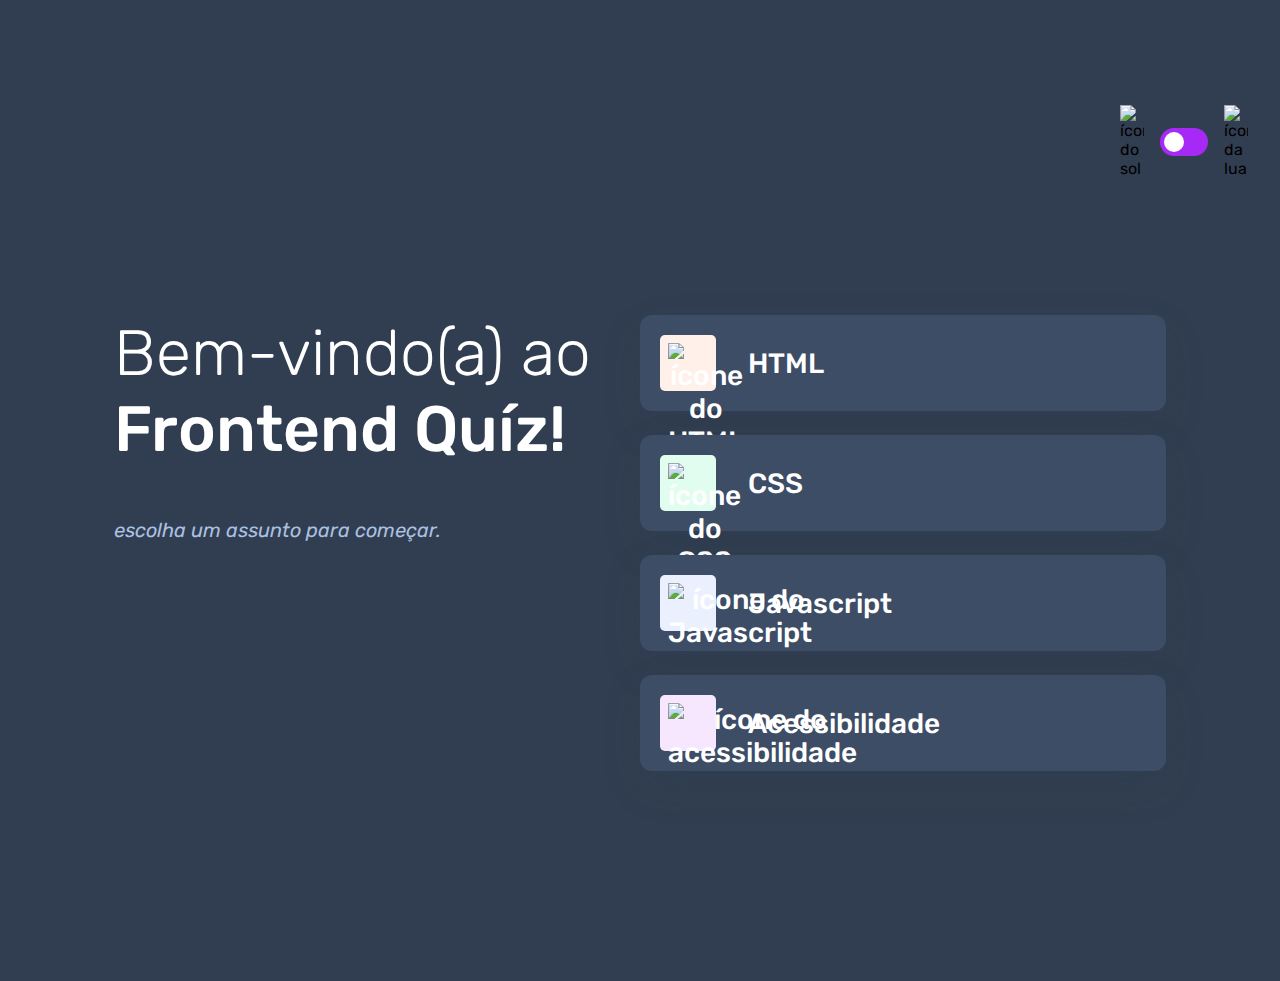
==== index.html @ dd3d18a7 "adaptação das cores para o tema escuro" ====
<!DOCTYPE html>
<html lang="pt-BR">
<head>
    <meta charset="UTF-8">
    <meta name="viewport" content="width=device-width, initial-scale=1.0">
    <link rel="preconnect" href="https://fonts.googleapis.com">
<link rel="preconnect" href="https://fonts.gstatic.com" crossorigin>
<link href="https://fonts.googleapis.com/css2?family=Rubik:ital,wght@0,300..900;1,300..900&display=swap" rel="stylesheet">
    <link rel="stylesheet" href="style.css">
    <title>Quiz App</title>
</head>
<body class="escuro">
     <header>
        <div class="tema">
            <img src="./assets/images/icon-sun-dark.svg" alt="ícone do sol">
            <button>
                <div></div>
            </button>
            <img src="./assets/images/icon-moon-dark.svg" alt="ícone da lua">
        </div>
     </header>

     <main>
        <section class="boas_vidas">
            <h1>
                Bem-vindo(a) ao <br> 
               <strong>Frontend Quíz!</strong>
            </h1>

            <p>escolha um assunto para começar.</p>
        </section>

        <section class="assuntos">
            <button class="botao_html">
                <div>
                    <img src="./assets/images/icon-html.svg" alt="ícone do HTML">
                </div>
                HTML
            </button>

            <button class="botao_css">
                <div>
                    <img src="./assets/images/icon-css.svg" alt="ícone do CSS">
                </div>
                CSS
            </button>

            <button class="botao_Javascript">
                <div>
                    <img src="./assets/images/icon-js.svg" alt="ícone do Javascript">
                </div>
                Javascript
            </button>

            <button class="botao_Acessibilidade">
                <div>
                    <img src="./assets/images/icon-accessibility.svg" alt="ícone do acessibilidade">
                </div>
                Acessibilidade
            </button>
        </section>
     </main>
</body>
</html>
---- style.css ----
*{
    margin: 0;
    padding: 0;
    box-sizing: border-box;
    font-family: "Rubik", sans-serif;
    -webkit-font-smoothing: antialiased;
}

:root{
    --bg-color: #f4f6fa;
    --purple: #a729f5;
    --primary-text-color: #313e51;
    --secondary-text-color: #626c7f;
    --button-bg: #fff;
    --shadow: 0px 16px 40px 0px rgba(145, 160, 193, 0.14);
    --bg-html: #fff1e9;
    --bg-css: #e0fdef;
    --bg-javascript: #ebf0ff;
    --bg-acrssibilidade: #f6e7ff;
    --white: #fff;
    --bg-mobile: url(./assets/images/pattern-background-mobile-light.svg);
    --bg-desktop: url(./assets/images/pattern-background-desktop-light.svg);
}

body.escuro{
    --bg-color: #313e51;
    --bg-mobile: url(./assets/images/pattern-background-mobile-dark.svg);
    --bg-desktop: url(./assets/images/pattern-background-desktop-dark.svg);
    --primary-text-color: #fff;
    --secondary-text-color: #abc1e1;
    --button-bg: #3d4d66;
    --shadow: 0px 16px 40px 0px rgba(49, 62, 81, 0.14);
}

body{
    height: 100svh;
    background: var(--bg-mobile)var(--bg-color);
    background-repeat: no-repeat;
    background-size: cover;
}

header{
    padding: 16px 24px;
    display: flex;
    justify-content: flex-end;
}

.tema{
    padding: 8px;
    display: flex;
    align-items: center;
    gap: 8px;
}

.tema img{
    width: 16px;
}

.tema button{
    height: 20px;
    width: 32px;
    background: var(--purple);
    border: 0;
    border-radius: 999px;
    padding: 4px;
}

.tema button div{
    background: var(--white);
    width: 12px;
    height: 12px;
    border-radius: 999px;
}

main{
    padding: 32px 24px;
}

.boas_vidas{
    margin-bottom: 40px;
}

.boas_vidas h1{
    font-size: 40px;
    font-weight: 300;
    color: var(--primary-text-color);
    margin-bottom: 16px;
}

.boas_vidas h1 strong{
    font-weight: 500;
}

.boas_vidas p{
    color:var(--secondary-text-color);
    font-size: 14px;
    line-height: 150%;
    font-style: italic;
}

.assuntos{
    display: flex;
    flex-direction: column;
    gap: 12px;
}

.assuntos button{
    border: none;
    background: var(--button-bg);
    display: flex;
    align-items: center;
    gap: 16px;
    padding: 12px;
    border-radius: 12px;
    box-shadow: var(--shadow);
    font-size: 18px;
    font-weight: 500;
    color: var(--primary-text-color);
}

.assuntos button div{
    width: 40px;
    height: 40px;
    padding: 5px;
    border-radius: 5px;
}

.assuntos button img{
    width: 100%;
}

.botao_html div{
    background: var(--bg-html);
}

.botao_css div{
    background: var(--bg-css);
}

.botao_Javascript div{
    background: var(--bg-javascript);
}

.botao_Acessibilidade div{
    background: var(--bg-acrssibilidade);
}

@media(min-width: 1100px) {
    body{
        background: var(--bg-desktop) var(--bg-color);
        background-size: cover;
        background-repeat: no-repeat;
    }

    header{
        margin-block: 81px;
    }

    .tema{
        gap: 16px;
    }

    .tema img{
        width: 24px;
    }

    .tema button{
        width: 48px;
        height: 28px;
    }

    .tema button div{
        width: 20px;
        height: 20px;
    }

    main{
        display: flex;
        max-width: 1100px;
        margin-inline: auto;
    }

    section{
        width: 100%;
    }

    .boas_vidas h1{
        font-size: 64px;
        margin-bottom: 48px;
    }

    .boas_vidas p{
        font-size: 20px;
    }

    .assuntos{
        gap: 24px;
    }
    
    .assuntos button{
        font-size: 28px;
        padding: 20px;
        gap: 32px;
    }

    .assuntos button div{
        width: 56px;
        height: 56px;
        padding: 8px;
    }
}
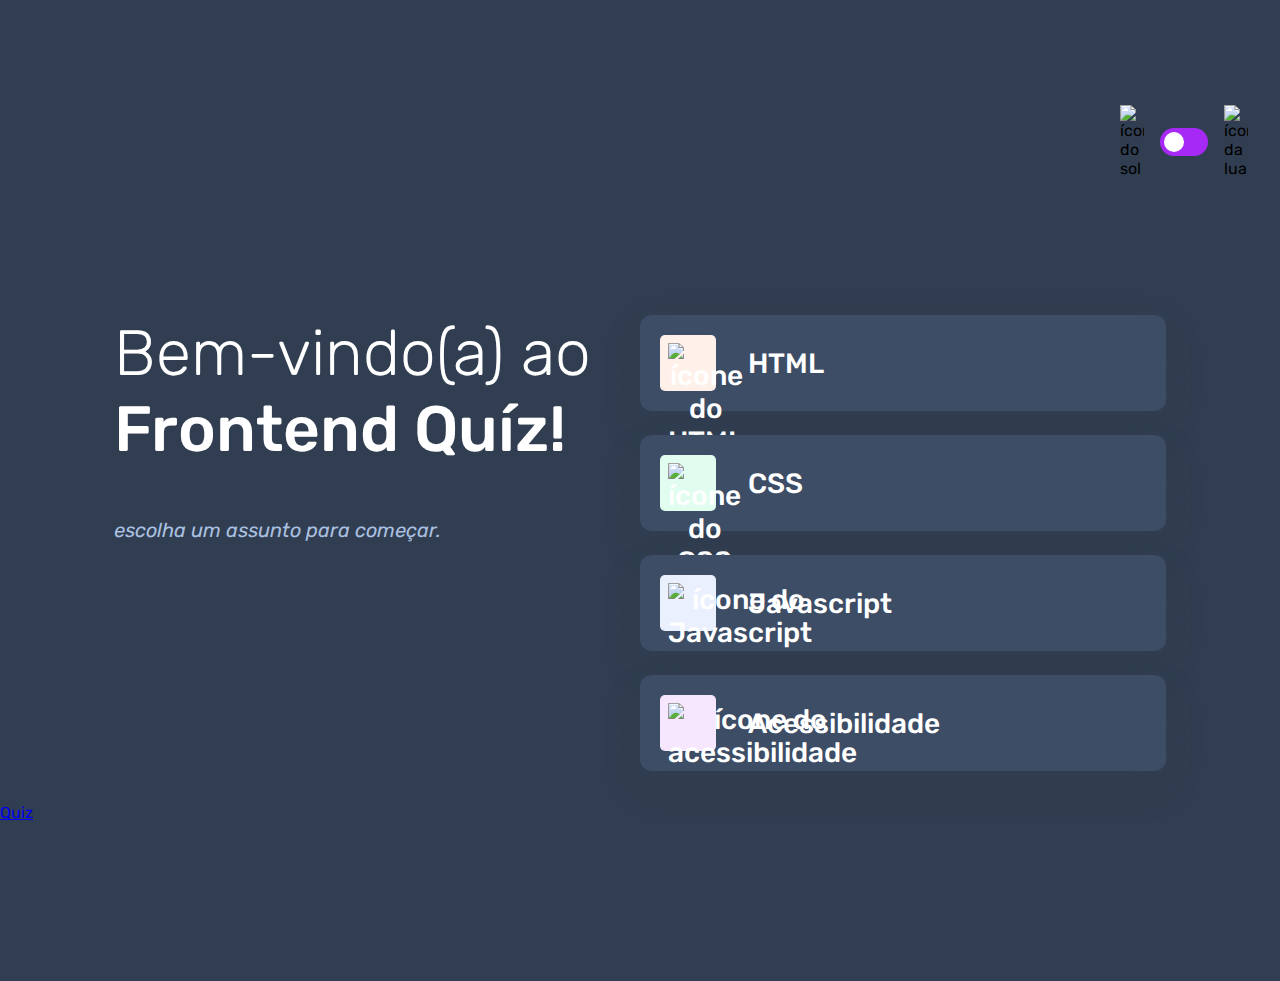
==== commit 7d7ed506: "criação da página do quiz" ====
--- a/index.html
+++ b/index.html
@@ -60,5 +60,7 @@
             </button>
         </section>
      </main>
+
+     <a href="./pages/quiz/quiz.html">Quiz</a>
 </body>
 </html>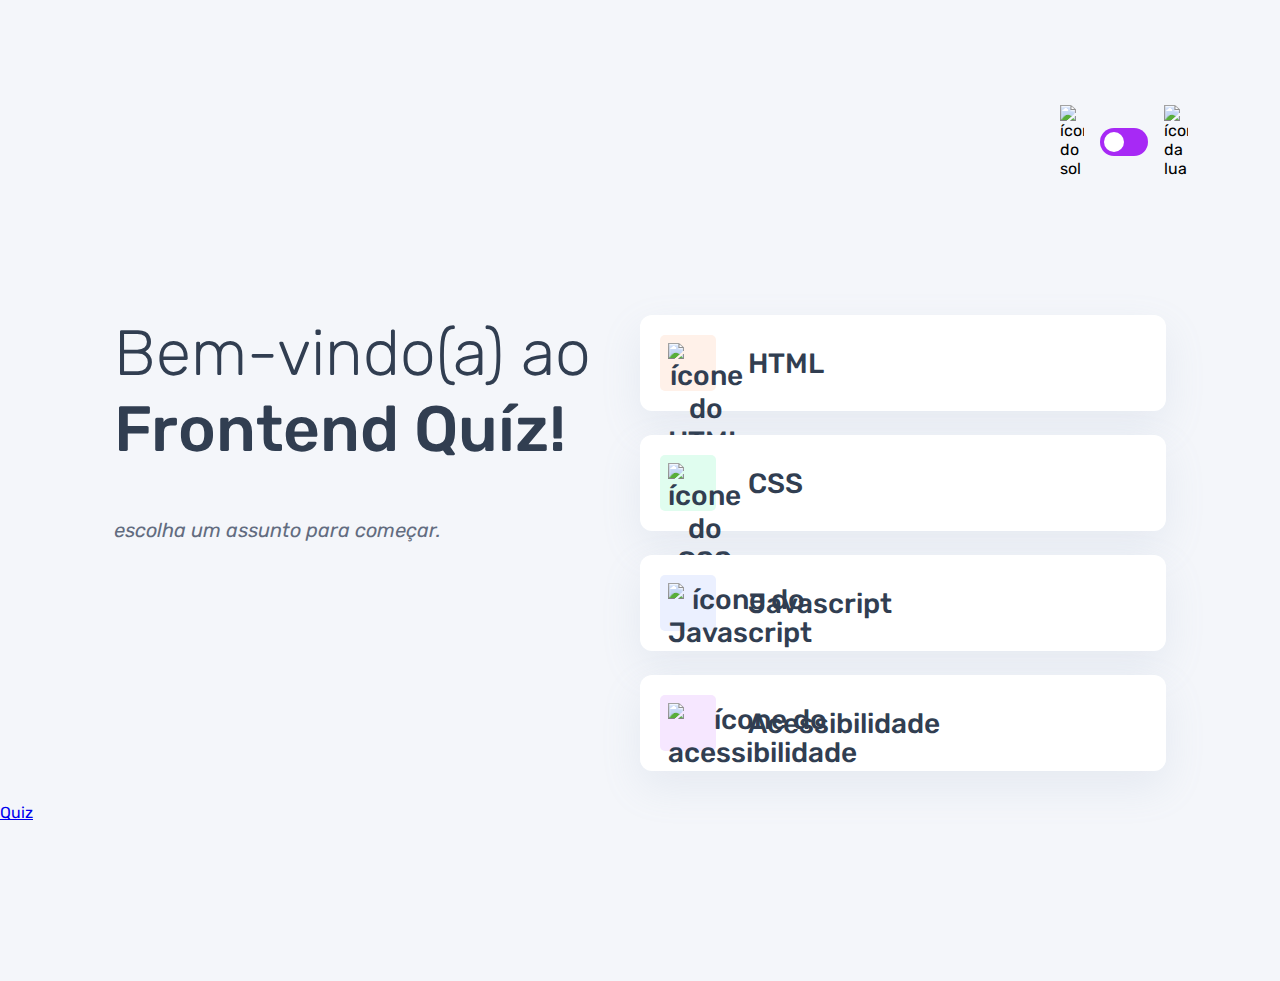
==== commit 3d0f70c9: "primeiros ajustes do tema no Javascript" ====
--- a/index.html
+++ b/index.html
@@ -4,12 +4,13 @@
     <meta charset="UTF-8">
     <meta name="viewport" content="width=device-width, initial-scale=1.0">
     <link rel="preconnect" href="https://fonts.googleapis.com">
-<link rel="preconnect" href="https://fonts.gstatic.com" crossorigin>
-<link href="https://fonts.googleapis.com/css2?family=Rubik:ital,wght@0,300..900;1,300..900&display=swap" rel="stylesheet">
+    <link rel="preconnect" href="https://fonts.gstatic.com" crossorigin>
+    <link href="https://fonts.googleapis.com/css2?family=Rubik:ital,wght@0,300..900;1,300..900&display=swap" rel="stylesheet">
     <link rel="stylesheet" href="style.css">
+    <script src="./script.js" defer></script>
     <title>Quiz App</title>
 </head>
-<body class="escuro">
+<body>
      <header>
         <div class="tema">
             <img src="./assets/images/icon-sun-dark.svg" alt="ícone do sol">
--- a/style.css
+++ b/style.css
@@ -43,6 +43,8 @@
     padding: 16px 24px;
     display: flex;
     justify-content: flex-end;
+    max-width: 1160px;
+    margin-inline: auto;
 }
 
 .tema{
@@ -63,6 +65,7 @@
     border: 0;
     border-radius: 999px;
     padding: 4px;
+    display: flex;
 }
 
 .tema button div{
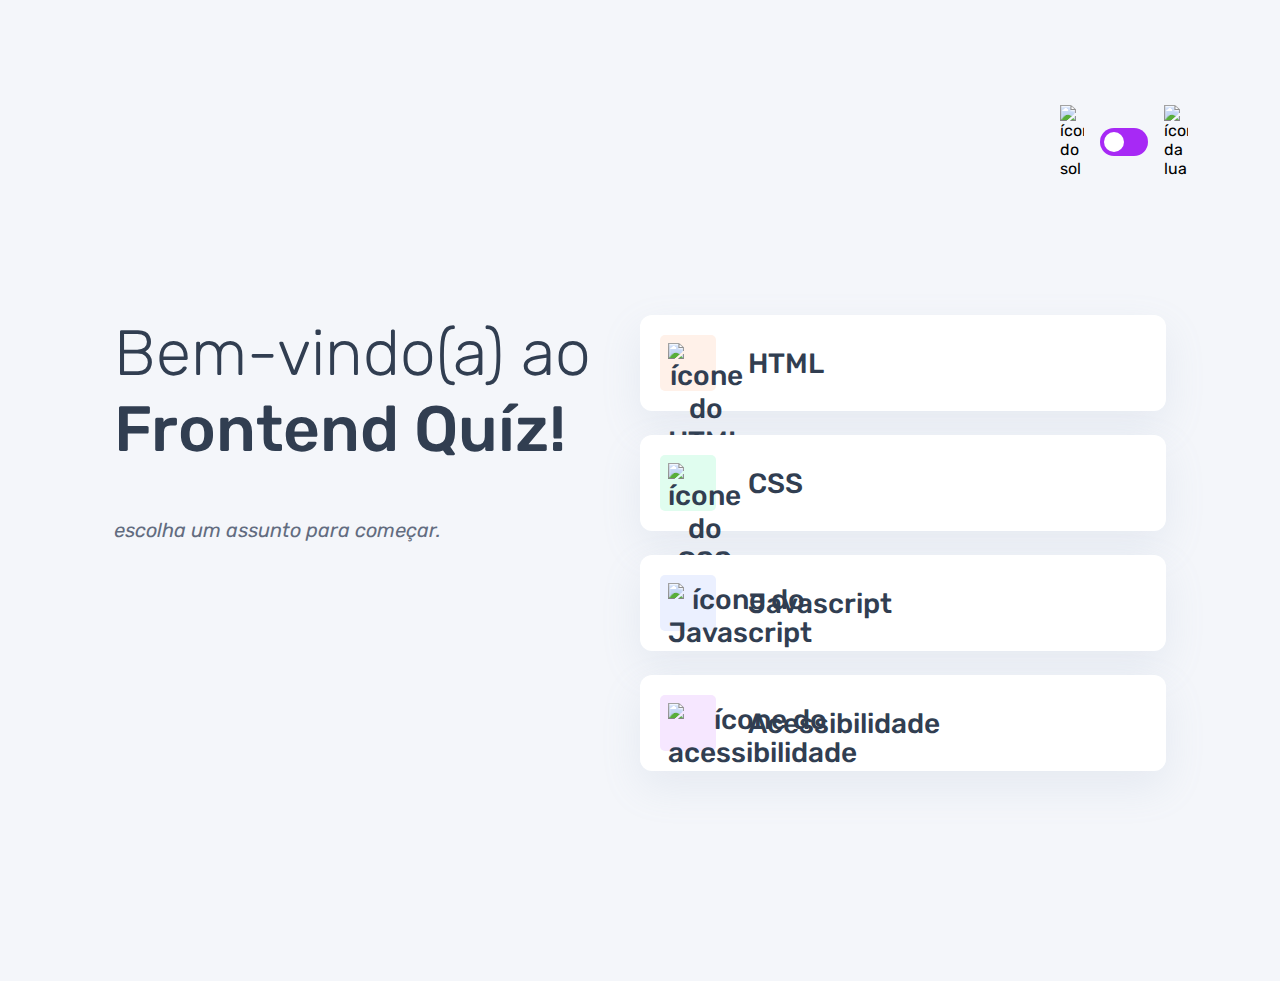
==== commit dff18897: "adicionada a  função para escolher o tema do quiz no index.html" ====
--- a/index.html
+++ b/index.html
@@ -7,7 +7,7 @@
     <link rel="preconnect" href="https://fonts.gstatic.com" crossorigin>
     <link href="https://fonts.googleapis.com/css2?family=Rubik:ital,wght@0,300..900;1,300..900&display=swap" rel="stylesheet">
     <link rel="stylesheet" href="style.css">
-    <script src="./script.js" defer></script>
+    <script src="./script.js" type="module" defer></script>
     <title>Quiz App</title>
 </head>
 <body>
@@ -61,7 +61,5 @@
             </button>
         </section>
      </main>
-
-     <a href="./pages/quiz/quiz.html">Quiz</a>
 </body>
 </html>--- a/style.css
+++ b/style.css
@@ -66,6 +66,7 @@
     border-radius: 999px;
     padding: 4px;
     display: flex;
+    cursor: pointer;
 }
 
 .tema button div{
@@ -119,6 +120,7 @@
     font-size: 18px;
     font-weight: 500;
     color: var(--primary-text-color);
+    cursor: pointer;
 }
 
 .assuntos button div{
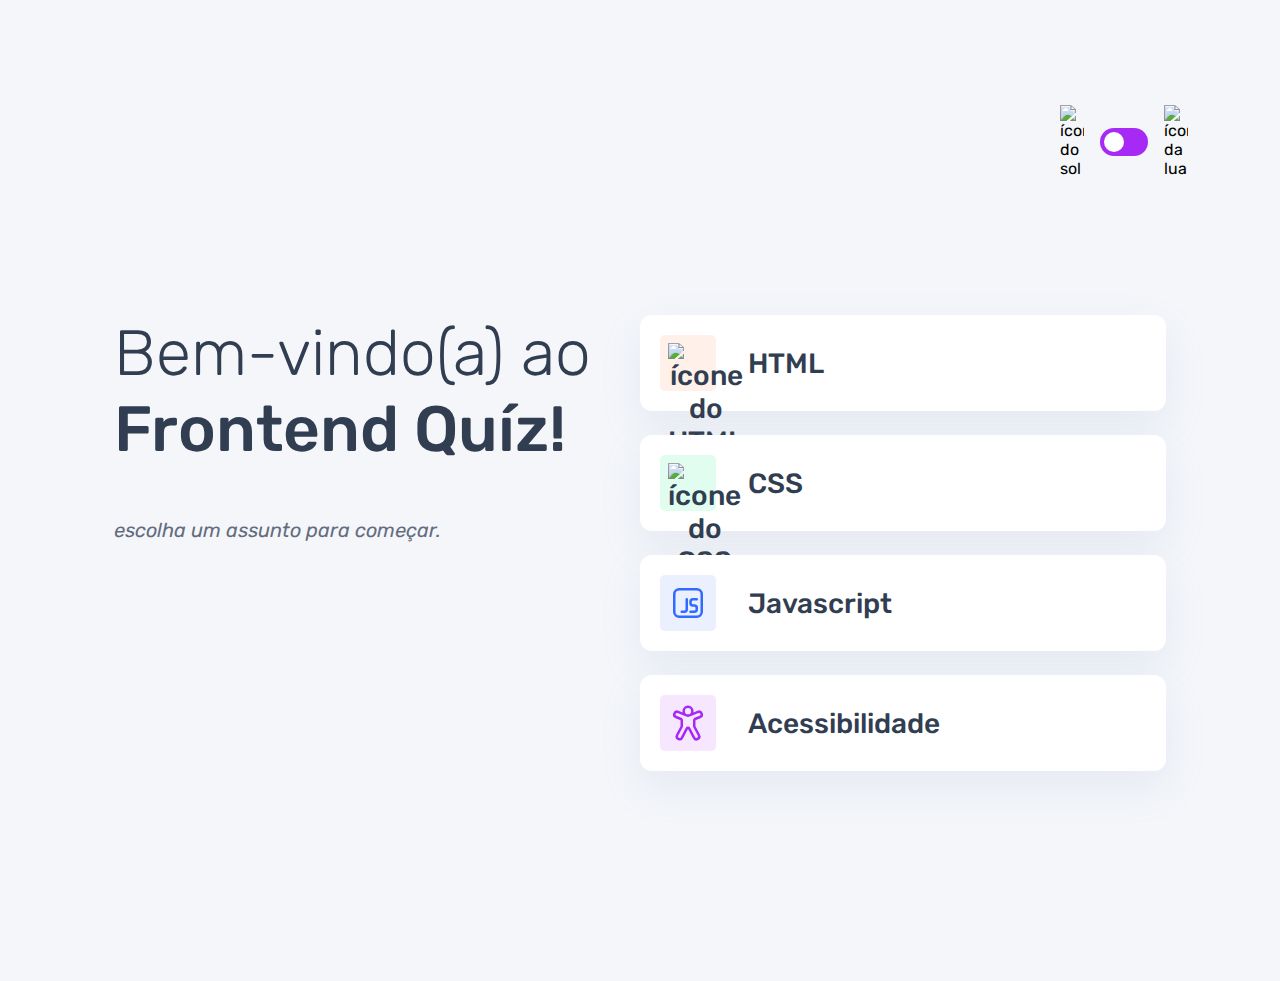
==== commit 953eb75f: "alteração dinamica do assunto da página" ====
--- a/index.html
+++ b/index.html
@@ -48,14 +48,14 @@
 
             <button class="botao_Javascript">
                 <div>
-                    <img src="./assets/images/icon-js.svg" alt="ícone do Javascript">
+                    <img src="./assets/images/icon-javascript.svg" alt="ícone do Javascript">
                 </div>
                 Javascript
             </button>
 
             <button class="botao_Acessibilidade">
                 <div>
-                    <img src="./assets/images/icon-accessibility.svg" alt="ícone do acessibilidade">
+                    <img src="./assets/images/icon-acessibilidade.svg" alt="ícone do acessibilidade">
                 </div>
                 Acessibilidade
             </button>
--- a/style.css
+++ b/style.css
@@ -16,7 +16,7 @@
     --bg-html: #fff1e9;
     --bg-css: #e0fdef;
     --bg-javascript: #ebf0ff;
-    --bg-acrssibilidade: #f6e7ff;
+    --bg-acessibilidade: #f6e7ff;
     --white: #fff;
     --bg-mobile: url(./assets/images/pattern-background-mobile-light.svg);
     --bg-desktop: url(./assets/images/pattern-background-desktop-light.svg);
@@ -147,7 +147,7 @@
 }
 
 .botao_Acessibilidade div{
-    background: var(--bg-acrssibilidade);
+    background: var(--bg-acessibilidade);
 }
 
 @media(min-width: 1100px) {
